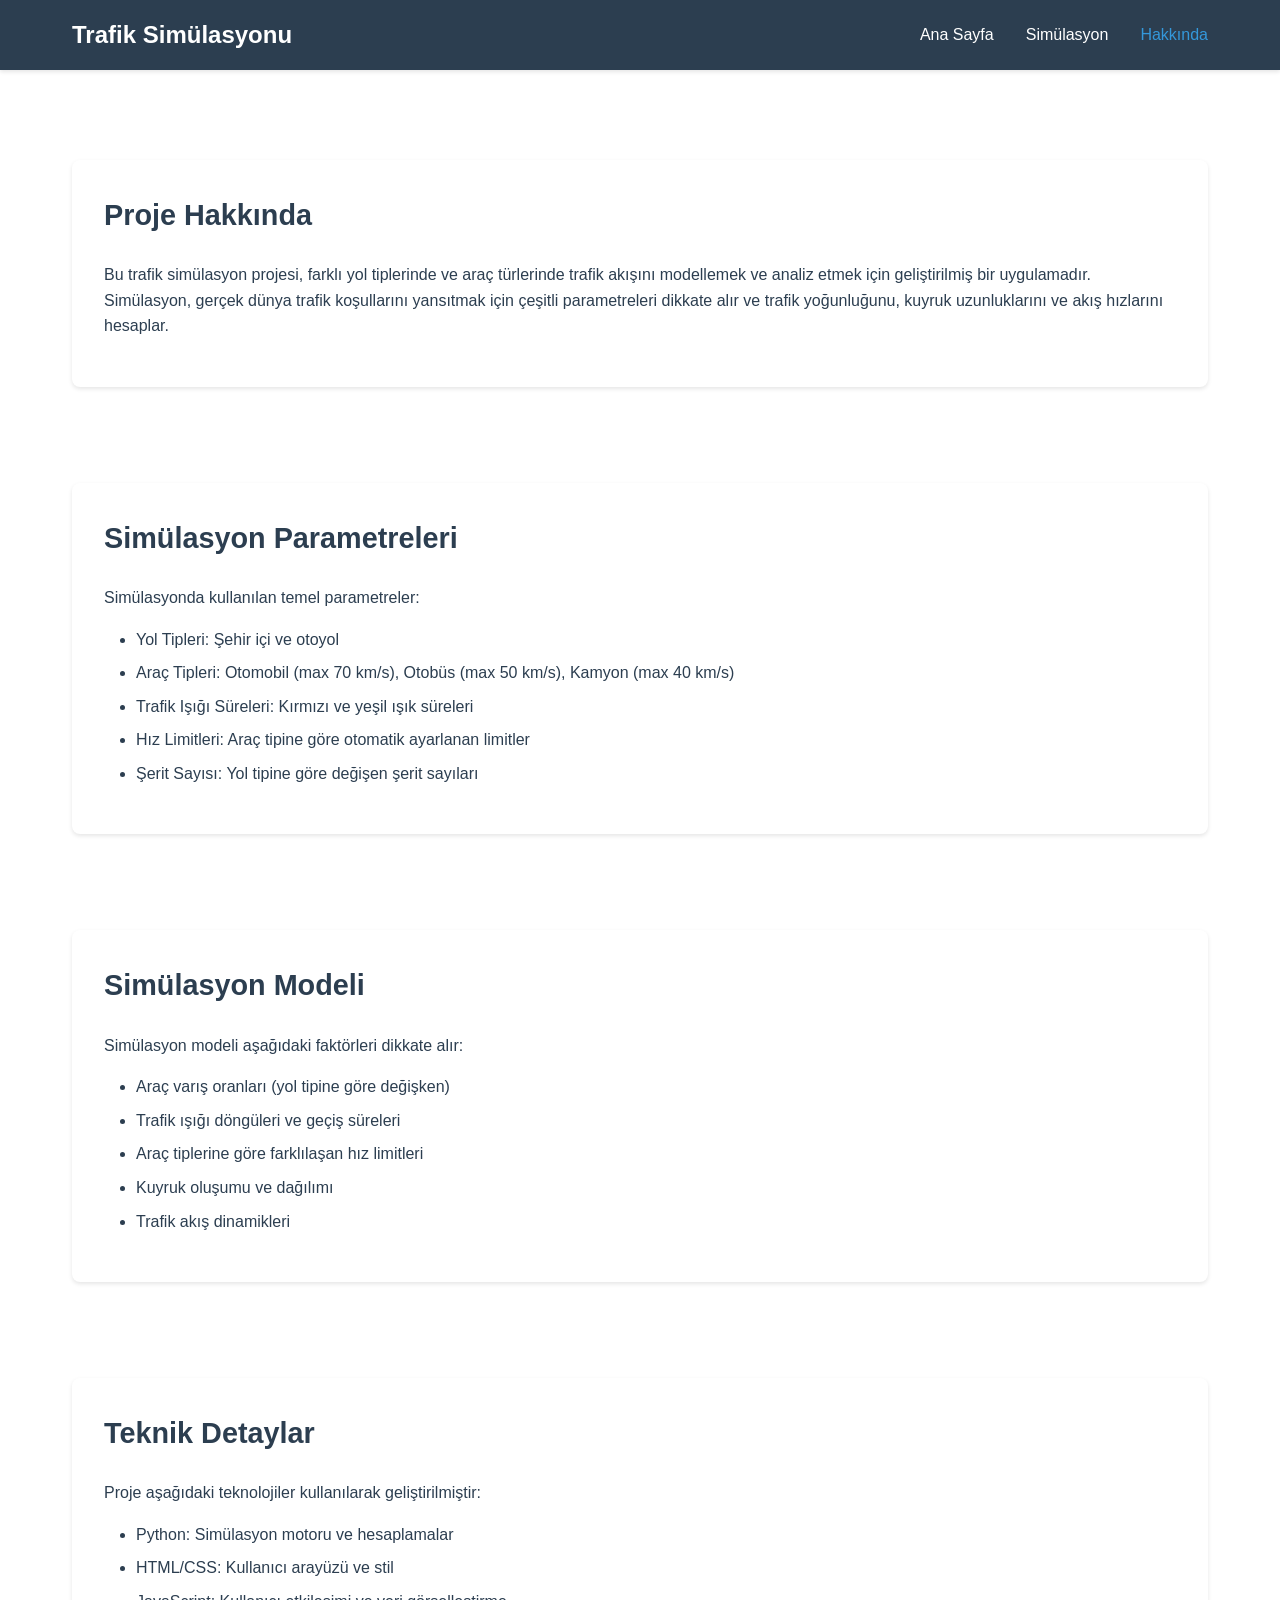
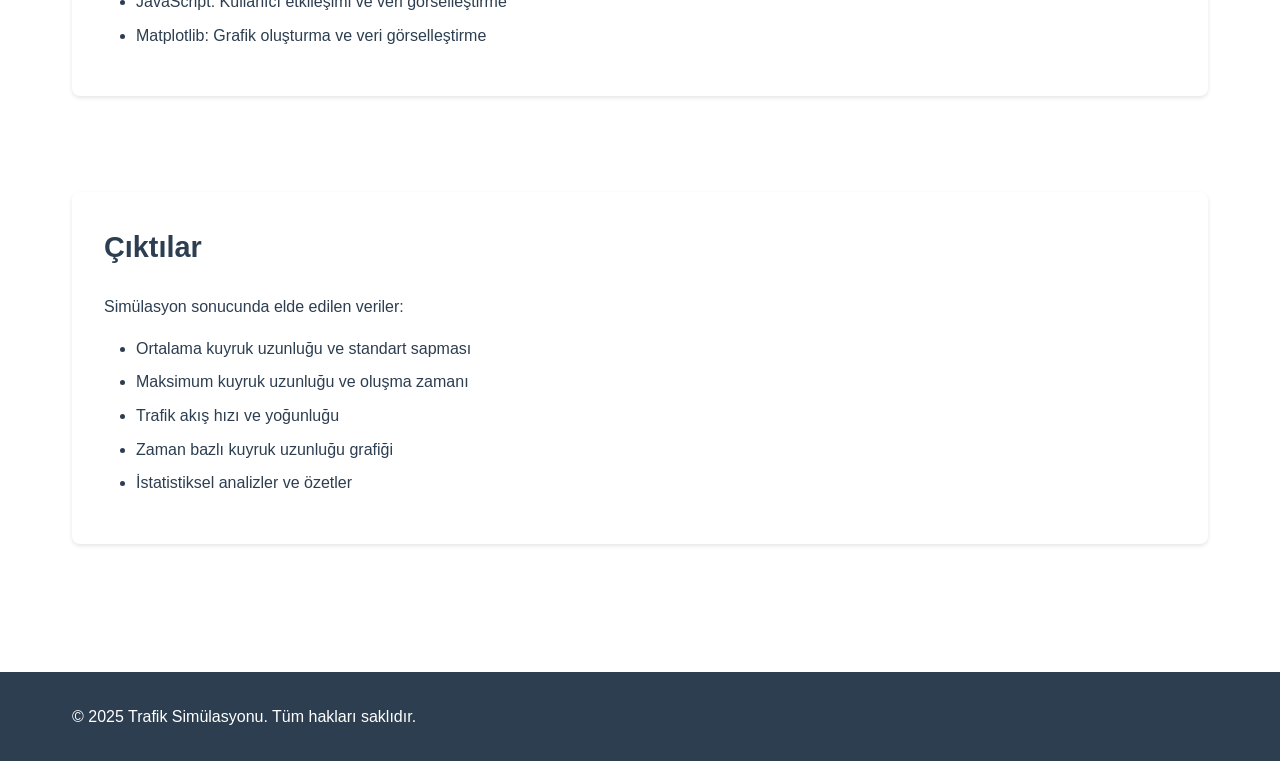
==== about.html @ 077389ce "Initial commit" ====
<!DOCTYPE html>
<html lang="tr">
<head>
    <meta charset="UTF-8">
    <meta name="viewport" content="width=device-width, initial-scale=1.0">
    <title>Hakkında - Trafik Simülasyonu</title>
    <link rel="stylesheet" href="styles.css">
</head>
<body>
    <nav class="navbar">
        <div class="container">
            <a href="index.html" class="nav-brand">Trafik Simülasyonu</a>
            <ul class="nav-links">
                <li><a href="index.html">Ana Sayfa</a></li>
                <li><a href="simulation.html">Simülasyon</a></li>
                <li><a href="about.html" class="active">Hakkında</a></li>
            </ul>
        </div>
    </nav>

    <main class="container">
        <section class="about-section">
            <h2>Proje Hakkında</h2>
            <p>Bu trafik simülasyon projesi, farklı yol tiplerinde ve araç türlerinde trafik akışını modellemek ve analiz etmek için geliştirilmiş bir uygulamadır. Simülasyon, gerçek dünya trafik koşullarını yansıtmak için çeşitli parametreleri dikkate alır ve trafik yoğunluğunu, kuyruk uzunluklarını ve akış hızlarını hesaplar.</p>
        </section>

        <section class="about-section">
            <h2>Simülasyon Parametreleri</h2>
            <p>Simülasyonda kullanılan temel parametreler:</p>
            <ul>
                <li>Yol Tipleri: Şehir içi ve otoyol</li>
                <li>Araç Tipleri: Otomobil (max 70 km/s), Otobüs (max 50 km/s), Kamyon (max 40 km/s)</li>
                <li>Trafik Işığı Süreleri: Kırmızı ve yeşil ışık süreleri</li>
                <li>Hız Limitleri: Araç tipine göre otomatik ayarlanan limitler</li>
                <li>Şerit Sayısı: Yol tipine göre değişen şerit sayıları</li>
            </ul>
        </section>

        <section class="about-section">
            <h2>Simülasyon Modeli</h2>
            <p>Simülasyon modeli aşağıdaki faktörleri dikkate alır:</p>
            <ul>
                <li>Araç varış oranları (yol tipine göre değişken)</li>
                <li>Trafik ışığı döngüleri ve geçiş süreleri</li>
                <li>Araç tiplerine göre farklılaşan hız limitleri</li>
                <li>Kuyruk oluşumu ve dağılımı</li>
                <li>Trafik akış dinamikleri</li>
            </ul>
        </section>

        <section class="about-section">
            <h2>Teknik Detaylar</h2>
            <p>Proje aşağıdaki teknolojiler kullanılarak geliştirilmiştir:</p>
            <ul>
                <li>Python: Simülasyon motoru ve hesaplamalar</li>
                <li>HTML/CSS: Kullanıcı arayüzü ve stil</li>
                <li>JavaScript: Kullanıcı etkileşimi ve veri görselleştirme</li>
                <li>Matplotlib: Grafik oluşturma ve veri görselleştirme</li>
            </ul>
        </section>

        <section class="about-section">
            <h2>Çıktılar</h2>
            <p>Simülasyon sonucunda elde edilen veriler:</p>
            <ul>
                <li>Ortalama kuyruk uzunluğu ve standart sapması</li>
                <li>Maksimum kuyruk uzunluğu ve oluşma zamanı</li>
                <li>Trafik akış hızı ve yoğunluğu</li>
                <li>Zaman bazlı kuyruk uzunluğu grafiği</li>
                <li>İstatistiksel analizler ve özetler</li>
            </ul>
        </section>
    </main>

    <footer class="footer">
        <div class="container">
            <p>&copy; 2025 Trafik Simülasyonu. Tüm hakları saklıdır.</p>
        </div>
    </footer>
</body>
</html>
---- styles.css ----
:root {
    --primary-color: #2c3e50;
    --secondary-color: #3498db;
    --accent-color: #e74c3c;
    --light-bg: #f5f6fa;
    --text-color: #2c3e50;
    --border-color: #dcdde1;
}

* {
    margin: 0;
    padding: 0;
    box-sizing: border-box;
}

body {
    font-family: 'Roboto', sans-serif;
    line-height: 1.6;
    color: var(--text-color);
    background-color: #fff;
}

.container {
    max-width: 1200px;
    margin: 0 auto;
    padding: 0 2rem;
    position: relative;
}

main.container {
    padding-top: 2rem;
    padding-bottom: 4rem;
    min-height: calc(100vh - 60px);
}

/* Navbar Styles */
.navbar {
    background-color: var(--primary-color);
    padding: 1rem 0;
    position: fixed;
    width: 100%;
    top: 0;
    z-index: 1000;
    box-shadow: 0 2px 4px rgba(0,0,0,0.1);
}

.navbar .container {
    display: flex;
    justify-content: space-between;
    align-items: center;
}

.nav-brand {
    color: #fff;
    text-decoration: none;
    font-size: 1.5rem;
    font-weight: 700;
}

.nav-links {
    display: flex;
    list-style: none;
    gap: 2rem;
}

.nav-links a {
    color: #fff;
    text-decoration: none;
    font-weight: 500;
    transition: color 0.3s ease;
}

.nav-links a:hover,
.nav-links a.active {
    color: var(--secondary-color);
}

/* Hero Section */
.hero {
    background: linear-gradient(135deg, var(--primary-color), var(--secondary-color));
    color: white;
    padding: 8rem 0 4rem;
    text-align: center;
    margin-bottom: 4rem;
}

.hero h1 {
    font-size: 3rem;
    margin-bottom: 1rem;
}

.hero-text {
    font-size: 1.25rem;
    margin-bottom: 2rem;
    max-width: 600px;
    margin-left: auto;
    margin-right: auto;
}

.cta-button {
    display: inline-block;
    background-color: var(--accent-color);
    color: white;
    padding: 1rem 2rem;
    border-radius: 5px;
    text-decoration: none;
    font-weight: 500;
    transition: background-color 0.3s ease;
}

.cta-button:hover {
    background-color: #c0392b;
}

/* Features Section */
.section-title {
    text-align: center;
    margin-bottom: 3rem;
    font-size: 2rem;
    color: var(--primary-color);
}

.feature-grid {
    display: grid;
    grid-template-columns: repeat(auto-fit, minmax(250px, 1fr));
    gap: 2rem;
    margin-bottom: 4rem;
}

.feature-card {
    background: white;
    padding: 2rem;
    border-radius: 10px;
    box-shadow: 0 4px 6px rgba(0,0,0,0.1);
    text-align: center;
    transition: transform 0.3s ease;
}

.feature-card:hover {
    transform: translateY(-5px);
}

.feature-icon {
    font-size: 2.5rem;
    margin-bottom: 1rem;
}

.feature-card h3 {
    color: var(--primary-color);
    margin-bottom: 1rem;
}

/* Quick Start Section */
.steps-grid {
    display: grid;
    grid-template-columns: repeat(auto-fit, minmax(250px, 1fr));
    gap: 2rem;
    margin-bottom: 4rem;
}

.step-card {
    background: var(--light-bg);
    padding: 2rem;
    border-radius: 10px;
    position: relative;
}

.step-number {
    background: var(--secondary-color);
    color: white;
    width: 30px;
    height: 30px;
    border-radius: 50%;
    display: flex;
    align-items: center;
    justify-content: center;
    font-weight: bold;
    position: absolute;
    top: -15px;
    left: 2rem;
}

/* Highlights Section */
.highlights-grid {
    display: grid;
    grid-template-columns: repeat(auto-fit, minmax(300px, 1fr));
    gap: 2rem;
    margin-bottom: 4rem;
}

.highlight-item {
    background: white;
    padding: 2rem;
    border-radius: 10px;
    box-shadow: 0 4px 6px rgba(0,0,0,0.1);
}

.highlight-item h3 {
    color: var(--primary-color);
    margin-bottom: 1rem;
    border-bottom: 2px solid var(--secondary-color);
    padding-bottom: 0.5rem;
}

.highlight-item ul {
    list-style: none;
}

.highlight-item ul li {
    margin-bottom: 0.5rem;
    padding-left: 1.5rem;
    position: relative;
}

.highlight-item ul li::before {
    content: "•";
    color: var(--secondary-color);
    position: absolute;
    left: 0;
}

/* Footer */
.footer {
    background-color: var(--primary-color);
    color: white;
    padding: 2rem 0;
    margin-top: 4rem;
}

/* Responsive Design */
@media (max-width: 768px) {
    .hero h1 {
        font-size: 2rem;
    }
    
    .hero-text {
        font-size: 1.1rem;
    }
    
    .feature-grid,
    .steps-grid,
    .highlights-grid {
        grid-template-columns: 1fr;
    }
    
    .nav-links {
        gap: 1rem;
    }
}

/* Loading Spinner */
.loading-spinner {
    display: inline-block;
    width: 50px;
    height: 50px;
    border: 3px solid rgba(255,255,255,.3);
    border-radius: 50%;
    border-top-color: #fff;
    animation: spin 1s ease-in-out infinite;
}

@keyframes spin {
    to { transform: rotate(360deg); }
}

/* Main Content */
main {
    margin-top: 4rem;
    padding: 2rem 0;
}

h1 {
    text-align: center;
    margin-bottom: 2rem;
    color: var(--primary-color);
}

h2 {
    color: var(--primary-color);
    margin-bottom: 1.5rem;
}

/* Form Controls */
.simulation-controls {
    background-color: var(--light-bg);
    padding: 2rem;
    border-radius: 10px;
    margin-bottom: 2rem;
}

.form-group {
    margin-bottom: 1.5rem;
}

.form-group label {
    display: block;
    margin-bottom: 0.5rem;
    font-weight: 500;
}

.form-control {
    width: 100%;
    padding: 0.75rem;
    border: 1px solid var(--border-color);
    border-radius: 5px;
    font-size: 1rem;
    transition: border-color 0.3s;
}

.form-control:focus {
    outline: none;
    border-color: var(--secondary-color);
}

.form-text {
    display: block;
    margin-top: 0.5rem;
    font-size: 0.875rem;
    color: #666;
}

/* Buttons */
.btn {
    display: inline-block;
    padding: 0.75rem 1.5rem;
    border: none;
    border-radius: 5px;
    font-size: 1rem;
    font-weight: 500;
    cursor: pointer;
    transition: background-color 0.3s;
}

.btn-primary {
    background-color: var(--secondary-color);
    color: #fff;
}

.btn-primary:hover {
    background-color: #2980b9;
}

/* Traffic Light Info */
.simulation-info {
    margin: 2rem 0;
}

.traffic-light-info {
    display: grid;
    grid-template-columns: repeat(auto-fit, minmax(250px, 1fr));
    gap: 1.5rem;
    margin-top: 1rem;
}

.info-card {
    background-color: var(--light-bg);
    padding: 1.5rem;
    border-radius: 10px;
    text-align: center;
}

.info-card h3 {
    color: var(--primary-color);
    margin-bottom: 1rem;
}

/* Simulation Results */
.simulation-graph {
    background-color: var(--light-bg);
    padding: 2rem;
    border-radius: 10px;
    margin-top: 2rem;
}

.simulation-results {
    margin-top: 2rem;
    padding: 1.5rem;
    background-color: #fff;
    border-radius: 5px;
    box-shadow: 0 2px 5px rgba(0,0,0,0.1);
}

.simulation-results h3 {
    color: var(--primary-color);
    margin-bottom: 1rem;
}

.graph-description {
    margin-top: 1rem;
    color: #666;
    font-style: italic;
}

/* Responsive Design */
@media (max-width: 768px) {
    .navbar .container {
        flex-direction: column;
        gap: 1rem;
    }

    .simulation-controls {
        padding: 1.5rem;
    }

    .traffic-light-info {
        grid-template-columns: 1fr;
    }
}

/* About Page Styles */
.about-section {
    margin-top: 6rem;
    padding: 2rem;
    background-color: white;
    border-radius: 8px;
    box-shadow: 0 2px 4px rgba(0, 0, 0, 0.1);
}

.about-section:first-of-type {
    margin-top: 8rem;
}

.about-section h2 {
    color: var(--primary-color);
    margin-bottom: 1.5rem;
    font-size: 1.8rem;
}

.about-section p {
    line-height: 1.6;
    margin-bottom: 1rem;
    color: var(--text-color);
}

.about-section ul {
    list-style-type: disc;
    margin-left: 2rem;
    margin-bottom: 1rem;
}

.about-section li {
    margin-bottom: 0.5rem;
    line-height: 1.6;
    color: var(--text-color);
}

.parameter-group {
    background: var(--light-bg);
    padding: 2rem;
    border-radius: 8px;
    margin-bottom: 2rem;
}

.parameter-group:last-child {
    margin-bottom: 0;
}

.parameter-group h3 {
    color: var(--primary-color);
    font-size: 1.4rem;
    margin-bottom: 1.5rem;
    display: flex;
    align-items: center;
    gap: 0.5rem;
}

.parameter-group h3::before {
    content: "•";
    color: var(--secondary-color);
    font-size: 1.8rem;
}

.parameter-group ul {
    list-style: none;
    padding: 0;
}

.parameter-group > ul > li {
    margin-bottom: 1.5rem;
    padding-left: 1.5rem;
    position: relative;
    font-weight: 500;
}

.parameter-group > ul > li::before {
    content: "→";
    color: var(--secondary-color);
    position: absolute;
    left: 0;
}

.parameter-group ul ul {
    margin-top: 0.8rem;
    margin-left: 1.5rem;
}

.parameter-group ul ul li {
    margin-bottom: 0.5rem;
    padding-left: 1.2rem;
    position: relative;
    color: #555;
}

.parameter-group ul ul li::before {
    content: "•";
    color: var(--secondary-color);
    position: absolute;
    left: 0;
}

@media (max-width: 768px) {
    .about-section {
        padding: 1.5rem;
    }

    .parameter-group {
        padding: 1.5rem;
    }

    .about-section h2 {
        font-size: 1.5rem;
    }

    .parameter-group h3 {
        font-size: 1.2rem;
    }

    .about-section p {
        font-size: 1rem;
    }
}

/* Simulation Page Styles */
.simulation-page {
    padding-top: 6rem;
}

.simulation-container {
    max-width: 1000px;
    margin: 0 auto;
}

.simulation-form {
    margin-top: 1.5rem;
}

.form-grid {
    display: grid;
    grid-template-columns: repeat(auto-fit, minmax(250px, 1fr));
    gap: 2rem;
    margin-bottom: 2rem;
}

.form-actions {
    text-align: center;
}

/* Traffic Light Cards */
.traffic-light-cards {
    display: grid;
    grid-template-columns: repeat(auto-fit, minmax(280px, 1fr));
    gap: 2rem;
    margin-top: 1.5rem;
}

.info-card {
    background: white;
    padding: 1.5rem;
    border-radius: 10px;
    box-shadow: 0 4px 6px rgba(0,0,0,0.1);
}

.light-timing {
    display: grid;
    grid-template-columns: 1fr 1fr;
    gap: 1rem;
    margin: 1rem 0;
}

.timing {
    padding: 1rem;
    border-radius: 8px;
    text-align: center;
}

.timing.red {
    background-color: rgba(231, 76, 60, 0.1);
    border: 1px solid rgba(231, 76, 60, 0.2);
}

.timing.green {
    background-color: rgba(46, 204, 113, 0.1);
    border: 1px solid rgba(46, 204, 113, 0.2);
}

.timing-label {
    display: block;
    font-size: 0.9rem;
    color: #666;
    margin-bottom: 0.5rem;
}

.timing-value {
    display: block;
    font-size: 1.2rem;
    font-weight: 500;
    color: var(--primary-color);
}

.road-info {
    margin-top: 1rem;
    padding-top: 1rem;
    border-top: 1px solid var(--border-color);
    display: flex;
    justify-content: space-between;
    align-items: center;
}

.info-label {
    color: #666;
}

.info-value {
    font-size: 1.2rem;
    font-weight: 500;
    color: var(--primary-color);
}

/* Results Section */
.results-container {
    background: white;
    padding: 2rem;
    border-radius: 10px;
    box-shadow: 0 4px 6px rgba(0,0,0,0.1);
}

.results-cards {
    display: grid;
    grid-template-columns: repeat(auto-fit, minmax(200px, 1fr));
    gap: 2rem;
    margin-bottom: 2rem;
}

.result-card {
    background: var(--light-bg);
    padding: 1.5rem;
    border-radius: 8px;
    text-align: center;
}

.result-card h3 {
    color: var(--primary-color);
    font-size: 1.1rem;
    margin-bottom: 1rem;
}

.result-value {
    font-size: 2rem;
    font-weight: 700;
    color: var(--secondary-color);
    margin-bottom: 0.5rem;
}

.result-label {
    color: #666;
    font-size: 0.9rem;
}

.graph-container {
    margin-top: 2rem;
    padding-top: 2rem;
    border-top: 1px solid var(--border-color);
}

.graph {
    background: var(--light-bg);
    padding: 1.5rem;
    border-radius: 8px;
    min-height: 300px;
    display: flex;
    align-items: center;
    justify-content: center;
}

.graph img {
    max-width: 100%;
    height: auto;
}

/* Loading State */
.btn-primary.loading {
    position: relative;
    color: transparent;
}

.btn-primary.loading .loading-spinner {
    position: absolute;
    top: 50%;
    left: 50%;
    transform: translate(-50%, -50%);
    display: block;
    width: 20px;
    height: 20px;
    border-width: 2px;
}

/* Responsive Adjustments */
@media (max-width: 768px) {
    .simulation-page {
        padding-top: 1rem;
    }

    .form-grid {
        grid-template-columns: 1fr;
        gap: 1rem;
    }

    .traffic-light-cards {
        grid-template-columns: 1fr;
    }

    .results-cards {
        grid-template-columns: 1fr;
    }

    .result-value {
        font-size: 1.8rem;
    }
}

/* Simulation Results Styles */
.simulation-summary {
    background: white;
    padding: 1.5rem;
    border-radius: 10px;
    margin-bottom: 2rem;
    box-shadow: 0 2px 4px rgba(0,0,0,0.1);
}

.summary-grid {
    display: grid;
    grid-template-columns: repeat(auto-fit, minmax(200px, 1fr));
    gap: 1.5rem;
    margin-top: 1rem;
}

.summary-item {
    display: flex;
    flex-direction: column;
    gap: 0.5rem;
}

.summary-label {
    color: #666;
    font-size: 0.9rem;
}

.summary-value {
    font-size: 1.1rem;
    font-weight: 500;
    color: var(--primary-color);
}

.results-grid {
    display: grid;
    grid-template-columns: repeat(auto-fit, minmax(250px, 1fr));
    gap: 2rem;
    margin-bottom: 2rem;
}

.result-card {
    background: white;
    padding: 1.5rem;
    border-radius: 10px;
    box-shadow: 0 2px 4px rgba(0,0,0,0.1);
    text-align: center;
    transition: transform 0.3s ease;
}

.result-card:hover {
    transform: translateY(-5px);
}

.result-card h3 {
    color: var(--primary-color);
    font-size: 1.2rem;
    margin-bottom: 1rem;
}

.result-value {
    font-size: 2.5rem;
    font-weight: 700;
    color: var(--secondary-color);
    margin-bottom: 0.5rem;
    line-height: 1;
}

.result-label {
    color: #666;
    font-size: 0.9rem;
    margin-bottom: 1rem;
}

.result-details {
    border-top: 1px solid var(--border-color);
    margin-top: 1rem;
    padding-top: 1rem;
    text-align: left;
}

.detail-item {
    display: flex;
    justify-content: space-between;
    margin-bottom: 0.5rem;
}

.detail-label {
    color: #666;
    font-size: 0.9rem;
}

.detail-value {
    font-weight: 500;
    color: var(--primary-color);
}

.graph-section {
    background: white;
    padding: 2rem;
    border-radius: 10px;
    box-shadow: 0 2px 4px rgba(0,0,0,0.1);
}

.graph-header {
    display: flex;
    justify-content: space-between;
    align-items: center;
    margin-bottom: 1.5rem;
}

.graph-controls {
    display: flex;
    gap: 1rem;
}

.btn-sm {
    padding: 0.5rem 1rem;
    font-size: 0.9rem;
    background-color: var(--light-bg);
    color: var(--primary-color);
    border: none;
    border-radius: 5px;
    cursor: pointer;
    transition: background-color 0.3s ease;
}

.btn-sm:hover {
    background-color: var(--border-color);
}

.graph-container {
    background: var(--light-bg);
    padding: 1.5rem;
    border-radius: 8px;
    margin-bottom: 1rem;
}

.graph {
    width: 100%;
    min-height: 300px;
    margin-bottom: 1rem;
    display: flex;
    align-items: center;
    justify-content: center;
}

.graph img {
    max-width: 100%;
    height: auto;
    border-radius: 5px;
}

.graph-info {
    display: flex;
    justify-content: center;
    gap: 2rem;
    margin-top: 1rem;
}

.info-item {
    display: flex;
    align-items: center;
    gap: 0.5rem;
}

.info-icon {
    font-size: 1.2rem;
}

.info-text {
    color: #666;
    font-size: 0.9rem;
}

.graph-description {
    color: #666;
    font-size: 0.9rem;
    line-height: 1.6;
    margin-top: 1rem;
    text-align: center;
}

@media (max-width: 768px) {
    .summary-grid,
    .results-grid {
        grid-template-columns: 1fr;
        gap: 1rem;
    }

    .graph-header {
        flex-direction: column;
        gap: 1rem;
        align-items: flex-start;
    }

    .result-value {
        font-size: 2rem;
    }

    .graph-info {
        flex-direction: column;
        gap: 0.5rem;
    }
}
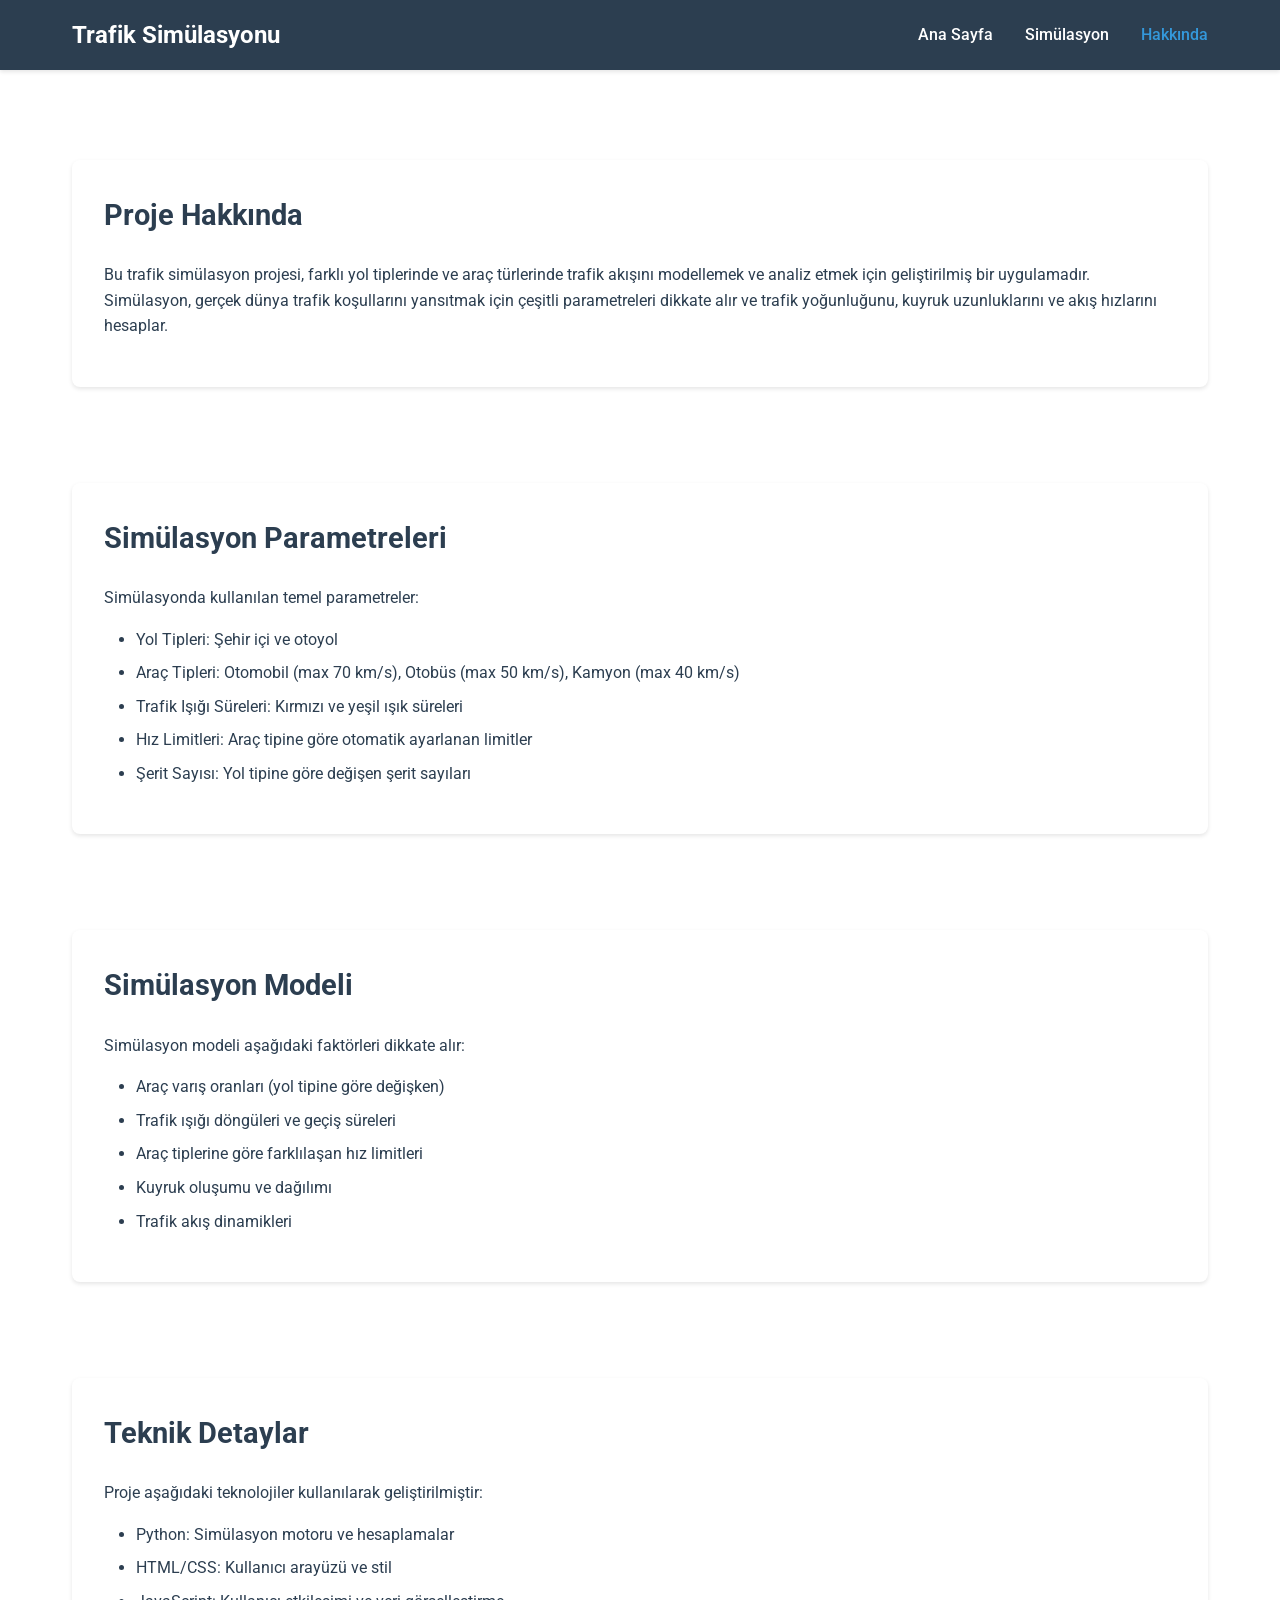
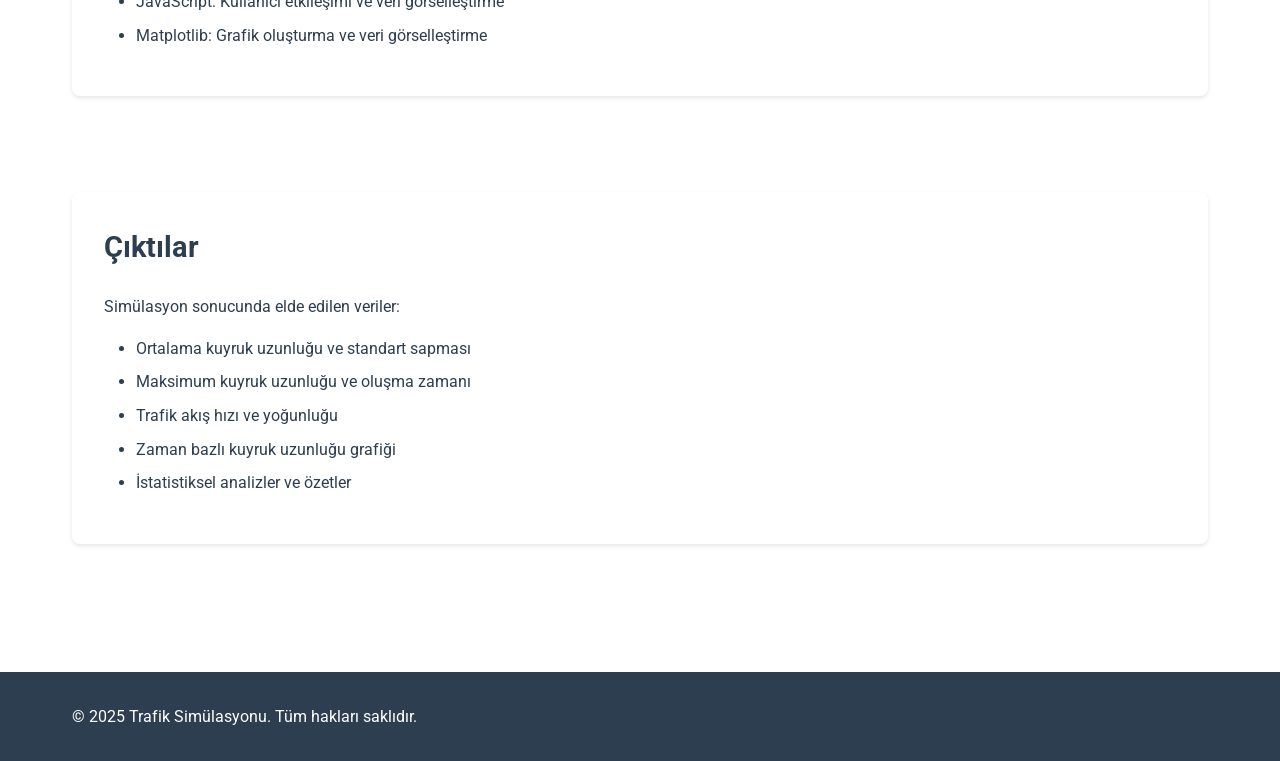
==== commit b312fa12: "URL yapısı düzeltildi ve sayfa başlıkları güncellendi" ====
--- a/about.html
+++ b/about.html
@@ -5,6 +5,7 @@
     <meta name="viewport" content="width=device-width, initial-scale=1.0">
     <title>Hakkında - Trafik Simülasyonu</title>
     <link rel="stylesheet" href="styles.css">
+    <link href="https://fonts.googleapis.com/css2?family=Roboto:wght@300;400;500;700&display=swap" rel="stylesheet">
 </head>
 <body>
     <nav class="navbar">
